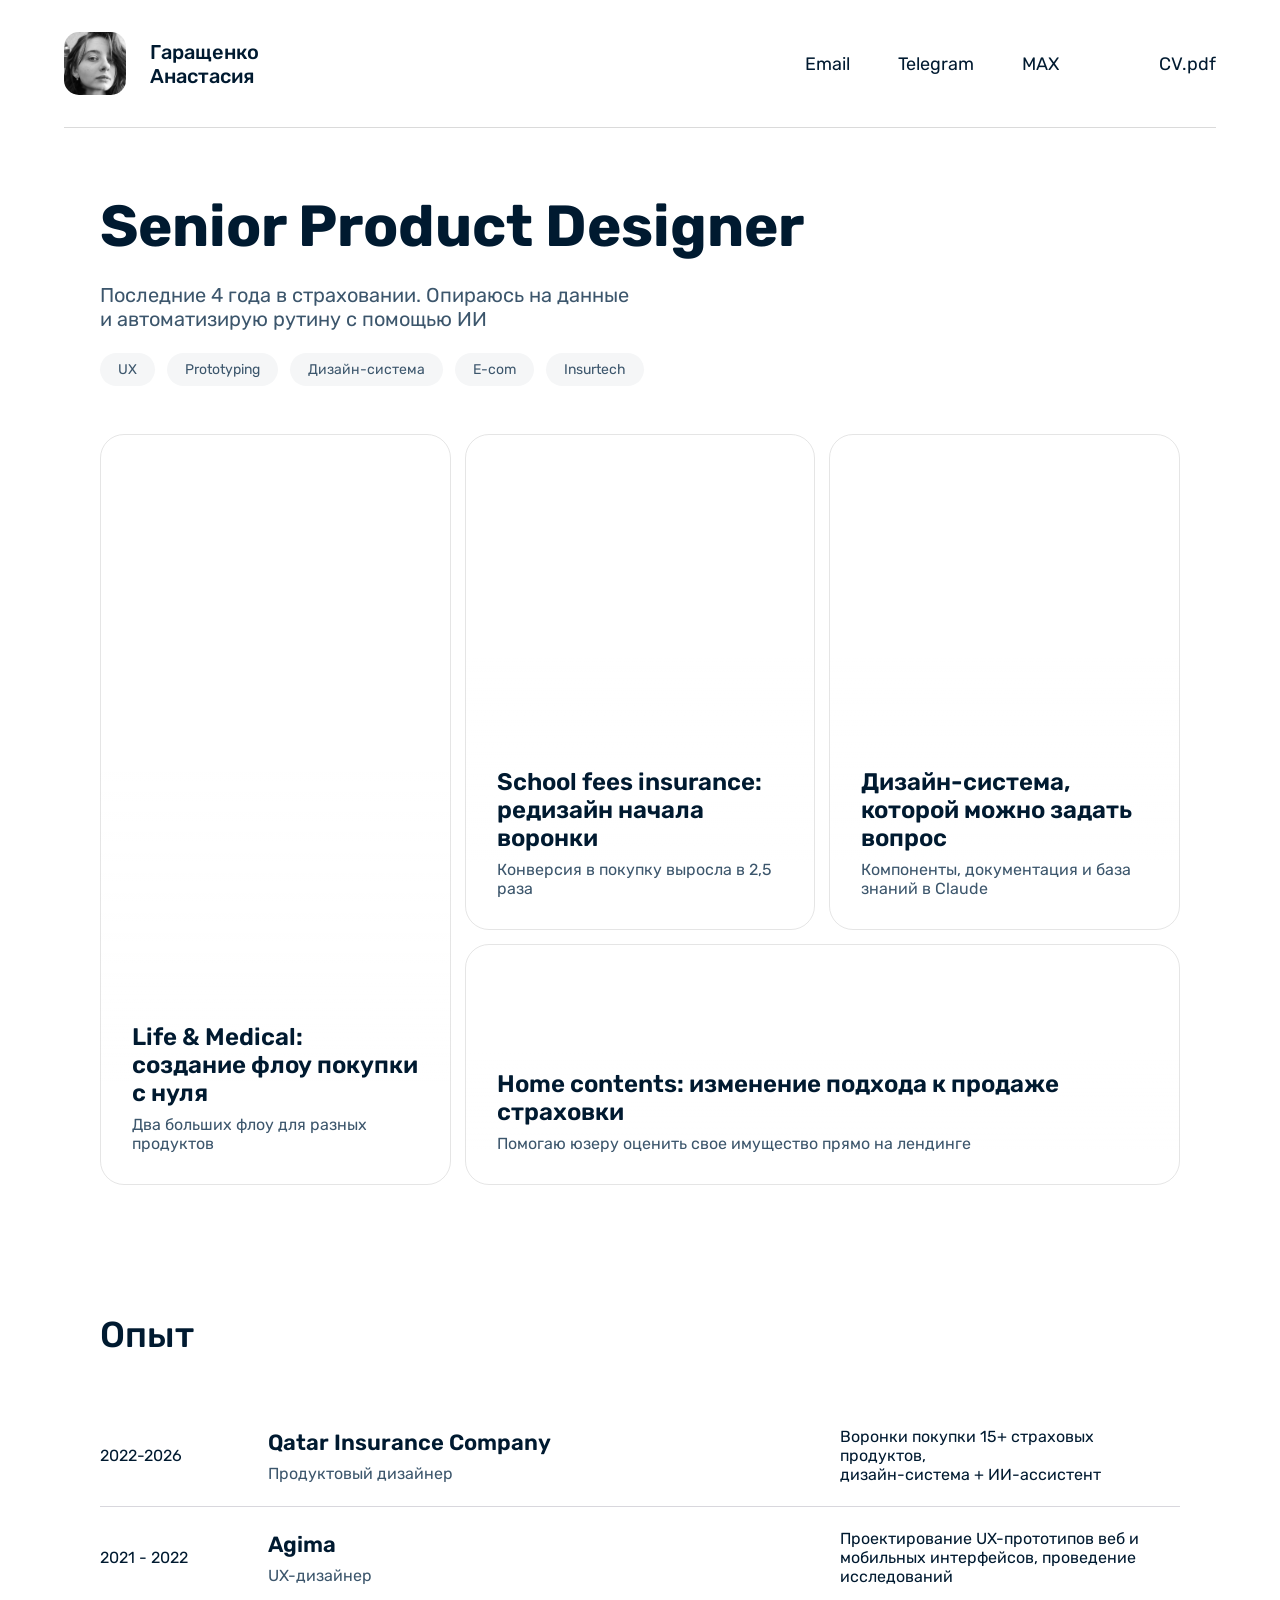
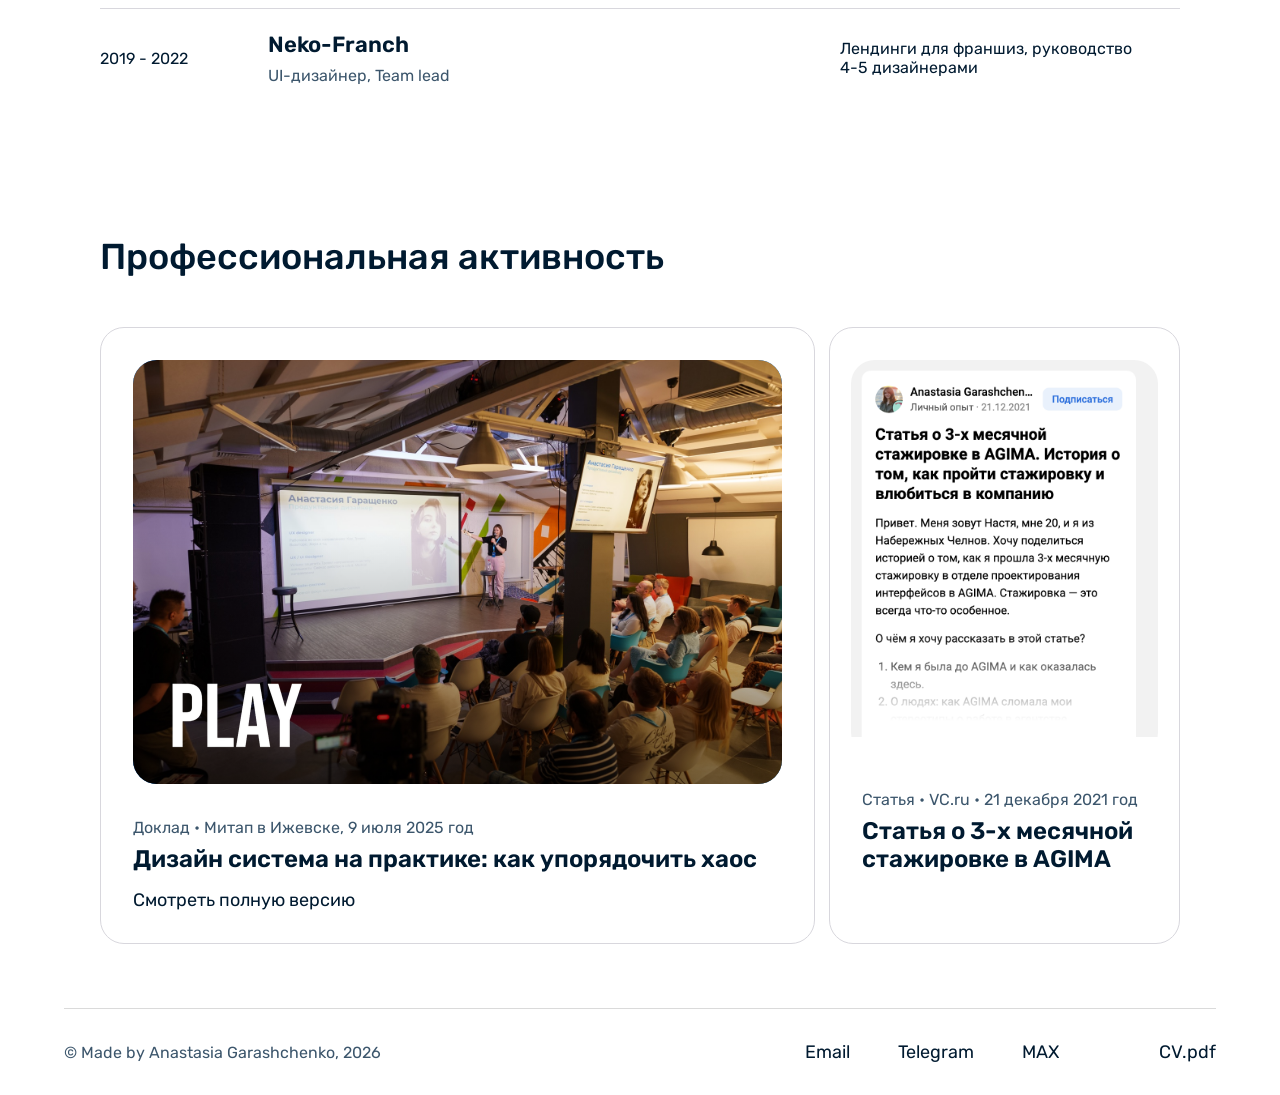
==== index.html @ 4755e3f4 "Test" ====
<!doctype html>
<html lang="ru">
<head>
  <meta charset="utf-8">
  <meta name="viewport" content="width=device-width, initial-scale=1">
  <title>Анастасия Гаращенко — Senior Product Designer</title>
  <meta name="description" content="Senior Product Designer. Последние 4 года в страховании: опираюсь на данные и автоматизирую рутину с помощью ИИ. Кейсы, опыт и профессиональная активность.">
  <link rel="icon" href="assets/img/favicon-32.png" sizes="32x32" type="image/png">
  <link rel="icon" href="assets/img/favicon-192.png" sizes="192x192" type="image/png">
  <link rel="apple-touch-icon" href="assets/img/apple-touch-icon.png">
  <!-- Превью для соцсетей и мессенджеров: картинка и адрес должны быть полными (https://…) -->
  <meta property="og:url" content="https://mephisushka.github.io/portfolio/">
  <meta property="og:type" content="website">
  <meta property="og:site_name" content="Анастасия Гаращенко — портфолио">
  <meta property="og:locale" content="ru_RU">
  <meta property="og:title" content="Анастасия Гаращенко — Senior Product Designer">
  <meta property="og:description" content="Senior Product Designer. Последние 4 года в страховании: опираюсь на данные и автоматизирую рутину с помощью ИИ. Кейсы, опыт и профессиональная активность.">
  <meta property="og:image" content="https://mephisushka.github.io/portfolio/assets/img/og/main.jpg">
  <meta property="og:image:width" content="1200">
  <meta property="og:image:height" content="630">
  <meta name="twitter:card" content="summary_large_image">
  <link rel="preconnect" href="https://fonts.googleapis.com">
  <link rel="preconnect" href="https://fonts.gstatic.com" crossorigin>
  <link href="https://fonts.googleapis.com/css2?family=Bebas+Neue&family=Rubik:wght@400;500;600;700&display=swap" rel="stylesheet">
  <link rel="stylesheet" href="styles.css">
</head>
<body class="theme-v2">
  <header class="nav">
    <a class="nav__person" href="index.html">
      <span class="nav__avatar"><img src="assets/img/avatar.jpg" alt=""></span>
      <span class="nav__name">Гаращенко<br>Анастасия</span>
    </a>
    <nav class="nav__right">
      <div class="nav__links">
        <a href="mailto:a89168034675@gmail.com">Email<img class="nav__icon" src="assets/img/icon-mail.svg" width="24" height="24" alt=""></a>
        <a href="https://t.me/Mephiss_S" target="_blank" rel="noopener">Telegram<img class="nav__icon" src="assets/img/icon-arrow-up-right.svg" width="24" height="24" alt=""></a>
        <a href="https://max.ru/u/f9LHodD0cOJ-IGME94dxVK6SkEU_ODadmDoRHAh8buhZZ9mriXe9u9oREU0" target="_blank" rel="noopener">MAX<img class="nav__icon" src="assets/img/icon-arrow-up-right.svg" width="24" height="24" alt=""></a>
      </div>
      <a class="nav__cv" href="assets/cv.pdf" download="Резюме — Senior Product Designer.pdf">СV.pdf<img class="nav__icon" src="assets/img/download.svg" width="24" height="24" alt=""></a>
      <button class="nav__burger" type="button" aria-label="Открыть меню" aria-expanded="false" aria-controls="mmenu">
        <!-- иконка из sources/ui-menu-bars-3-h-24-Regular.svg: каждая линия — отдельный путь, чтобы превращать бургер в крестик -->
        <svg width="24" height="24" viewBox="0 0 24 24" fill="currentColor" aria-hidden="true">
          <path class="burger__top" d="M3.75 4.25C3.33579 4.25 3 4.58579 3 5C3 5.41421 3.33579 5.75 3.75 5.75H20.25C20.6642 5.75 21 5.41421 21 5C21 4.58579 20.6642 4.25 20.25 4.25H3.75Z"/>
          <path class="burger__mid" d="M3 12C3 11.5858 3.33579 11.25 3.75 11.25H20.25C20.6642 11.25 21 11.5858 21 12C21 12.4142 20.6642 12.75 20.25 12.75H3.75C3.33579 12.75 3 12.4142 3 12Z"/>
          <path class="burger__bot" d="M3 19C3 18.5858 3.33579 18.25 3.75 18.25H20.25C20.6642 18.25 21 18.5858 21 19C21 19.4142 20.6642 19.75 20.25 19.75H3.75C3.33579 19.75 3 19.4142 3 19Z"/>
        </svg>
      </button>
    </nav>
  </header>

  <img class="divider" src="assets/img/divider.svg" width="1312" height="1" alt="">

  <main>
    <section class="section" id="cases">
      <div class="intro">
        <h1 class="intro__title">Senior Product Designer</h1>
        <p class="intro__lead">Последние 4 года в страховании. Опираюсь на данные <br>и автоматизирую рутину с помощью ИИ</p>
        <ul class="tags">
          <li class="tag">UX</li>
          <li class="tag">Prototyping</li>
          <li class="tag">Дизайн-система</li>
          <li class="tag">E-com</li>
          <li class="tag">Insurtech</li>
        </ul>
      </div>

      <div class="cases">
        <!-- Видео: положить файл в assets/video/ и указать его в src у <video> -->
        <a class="case case--tall" href="cases/life-medical.html" target="_blank" rel="noopener">
          <video class="case__video" src="assets/video/life-medical-tile.mp4" muted loop playsinline autoplay preload="metadata"></video>
          <div class="case__text">
            <h3 class="case__title">Life &amp; Medical: создание флоу покупки с нуля</h3>
            <p class="case__desc">Два больших флоу для разных продуктов</p>
          </div>
        </a>
        <a class="case case--school" href="cases/school-fees.html" target="_blank" rel="noopener">
          <video class="case__video" src="assets/video/school-fees-tile.mp4" muted loop playsinline autoplay preload="metadata"></video>
          <div class="case__text">
            <h3 class="case__title">School fees insurance: редизайн начала воронки</h3>
            <p class="case__desc">Конверсия в покупку выросла в 2,5 раза</p>
          </div>
        </a>
        <a class="case case--ds" href="cases/design-system.html" target="_blank" rel="noopener">
          <video class="case__video" src="assets/video/design-system-tile.mp4" muted loop playsinline autoplay preload="metadata"></video>
          <div class="case__text">
            <h3 class="case__title">Дизайн-система, которой можно задать вопрос</h3>
            <p class="case__desc">Компоненты, документация и база знаний в Claude</p>
          </div>
        </a>
        <a class="case case--wide" href="cases/home-contents.html" target="_blank" rel="noopener">
          <video class="case__video" src="assets/video/home-contents-tile.mp4" muted loop playsinline autoplay preload="metadata"></video>
          <div class="case__text">
            <h3 class="case__title">Home contents: изменение подхода к продаже страховки</h3>
            <p class="case__desc">Помогаю юзеру оценить свое имущество прямо на лендинге</p>
          </div>
        </a>
      </div>
    </section>

    <section class="section" id="experience">
      <h2 class="section__title">Опыт</h2>
      <ul class="jobs">
        <li class="job">
          <p class="job__years">2022-2026</p>
          <div class="job__body">
            <div class="job__role">
              <h3 class="job__company">Qatar Insurance Company</h3>
              <p>Продуктовый дизайнер</p>
            </div>
            <p class="job__about">Воронки покупки 15+ страховых продуктов,<br>дизайн-система + ИИ-ассистент</p>
          </div>
        </li>
        <li class="job">
          <p class="job__years">2021 - 2022</p>
          <div class="job__body">
            <div class="job__role">
              <h3 class="job__company">Agima</h3>
              <p>UX-дизайнер</p>
            </div>
            <p class="job__about">Проектирование UX-прототипов веб и мобильных интерфейсов, проведение исследований</p>
          </div>
        </li>
        <li class="job">
          <p class="job__years">2019 - 2022</p>
          <div class="job__body">
            <div class="job__role">
              <h3 class="job__company">Neko-Franch</h3>
              <p>UI-дизайнер, Team lead</p>
            </div>
            <p class="job__about">Лендинги для франшиз, руководство<br>4-5 дизайнерами</p>
          </div>
        </li>
      </ul>
    </section>

    <section class="section" id="activity">
      <h2 class="section__title">Профессиональная активность</h2>
      <div class="activity">
        <article class="activity__card activity__card--talk">
          <!-- Cinematic video: клик по видео — play/pause, подпись гаснет во время просмотра -->
          <div class="cine" data-state="paused">
            <video class="cine__video" src="assets/video/meetup-talk.m4v" poster="assets/img/meetup-poster.jpg" playsinline preload="none"></video>
            <button class="cine__overlay" type="button" aria-label="Смотреть доклад">
              <span class="cine__gradient"></span>
              <span class="cine__label cine__label--play"><img src="assets/img/play-label.png" width="139" height="73" alt=""></span>
              <span class="cine__label cine__label--pause" aria-hidden="true">Pause</span>
            </button>
          </div>
          <div class="activity__text">
            <p class="activity__label">Доклад • Митап в Ижевске, 9 июля 2025 год</p>
            <h3 class="activity__title">Дизайн система на практике: как упорядочить хаос</h3>
            <a class="activity__more" href="https://youtu.be/J_WZapbCkPQ" target="_blank" rel="noopener">Смотреть полную версию<img class="nav__icon" src="assets/img/icon-arrow-up-right.svg" width="24" height="24" alt=""></a>
          </div>
        </article>
        <a class="activity__card activity__card--article" href="https://vc.ru/life/337184-statya-o-3-h-mesyachnoi-stazhirovke-v-agima-istoriya-o-tom-kak-proiti-stazhirovku-i-vlyubitsya-v-kompaniyu" target="_blank" rel="noopener">
          <div class="activity__shot">
            <img src="assets/img/vc-article.png" width="808" height="992" alt="Статья на VC.ru: «Статья о 3-х месячной стажировке в AGIMA»">
          </div>
          <div class="activity__text">
            <p class="activity__label">Статья • VC.ru • 21 декабря 2021 год</p>
            <h3 class="activity__title">Статья о 3-х месячной стажировке в AGIMA</h3>
          </div>
        </a>
      </div>
    </section>
  </main>

  <img class="divider" src="assets/img/divider.svg" width="1312" height="1" alt="">

  <footer class="site-footer">
    <p class="site-footer__copy">© Made by Anastasia Garashchenko, 2026</p>
    <nav class="nav__right">
      <div class="nav__links">
        <a href="mailto:a89168034675@gmail.com">Email<img class="nav__icon" src="assets/img/icon-mail.svg" width="24" height="24" alt=""></a>
        <a href="https://t.me/Mephiss_S" target="_blank" rel="noopener">Telegram<img class="nav__icon" src="assets/img/icon-arrow-up-right.svg" width="24" height="24" alt=""></a>
        <a href="https://max.ru/u/f9LHodD0cOJ-IGME94dxVK6SkEU_ODadmDoRHAh8buhZZ9mriXe9u9oREU0" target="_blank" rel="noopener">MAX<img class="nav__icon" src="assets/img/icon-arrow-up-right.svg" width="24" height="24" alt=""></a>
      </div>
      <a class="nav__cv" href="assets/cv.pdf" download="Резюме — Senior Product Designer.pdf">СV.pdf<img class="nav__icon" src="assets/img/download.svg" width="24" height="24" alt=""></a>
    </nav>
  </footer>

  <script>
    // Cinematic video: Play/Pause по клику, подпись гаснет через 1,5 с после старта
    document.querySelectorAll('.cine').forEach(cine => {
      const video = cine.querySelector('video');
      const button = cine.querySelector('.cine__overlay');
      const setState = state => {
        cine.dataset.state = state;
        button.setAttribute('aria-label', state === 'playing' ? 'Поставить на паузу' : 'Смотреть доклад');
      };
      button.addEventListener('click', () => {
        if (video.paused) video.play().catch(() => setState('paused'));
        else video.pause();
      });
      video.addEventListener('play', () => setState('playing'));
      video.addEventListener('pause', () => setState('paused'));
      video.addEventListener('ended', () => setState('paused'));
    });
  </script>
  <!-- Мобильное меню (по мотивам Framer Motion Overlay Menu): тёмный экран раскрывается кругом от кнопки -->
  <div class="mmenu" id="mmenu" role="dialog" aria-modal="true" aria-label="Контакты" tabindex="-1">
    <nav class="mmenu__nav" aria-label="Контакты">
      <ul class="mmenu__list">
        <li class="mmenu__item" style="--i: 0"><a href="mailto:a89168034675@gmail.com"><span class="mmenu__num" aria-hidden="true">01</span>Email</a></li>
        <li class="mmenu__item" style="--i: 1"><a href="https://max.ru/u/f9LHodD0cOJ-IGME94dxVK6SkEU_ODadmDoRHAh8buhZZ9mriXe9u9oREU0" target="_blank" rel="noopener"><span class="mmenu__num" aria-hidden="true">02</span>MAX</a></li>
        <li class="mmenu__item" style="--i: 2"><a href="https://t.me/Mephiss_S" target="_blank" rel="noopener"><span class="mmenu__num" aria-hidden="true">03</span>Telegram</a></li>
      </ul>
    </nav>
    <div class="mmenu__footer">
      <span class="mmenu__line" aria-hidden="true"></span>
      <p class="mmenu__note">© Made by Anastasia Garashchenko, 2026</p>
    </div>
  </div>
  <script src="assets/js/menu.js"></script>
</body>
</html>
---- styles.css ----
:root {
  --bg: #f4f4f4;
  --surface: #ffffff;
  --card: #e4e4e4;
  --text: #000000;
  --text-strong: #242329;
  --line: #c7c7cc;
  --tile-border: #d8d7dd;
  --hover: #8e8e93; /* цвет ховера плиток, потом заменить на акцентный */
  --radius-card: 24px;
  --radius-btn: 18px;
  --shadow: 0 4px 125px rgba(53, 53, 53, 0.1);
  --gutter: 100px;
  --content: 1240px;
  --nav-pad: 64px; /* боковые отступы навбара и футера главной */
}

*,
*::before,
*::after { box-sizing: border-box; }

html { scroll-behavior: smooth; }

body {
  margin: 0;
  background: var(--bg);
  color: var(--text);
  font-family: "Rubik", system-ui, sans-serif;
  font-weight: 400;
  line-height: normal;
  -webkit-font-smoothing: antialiased;
}

h1, h2, h3, p, ul { margin: 0; padding: 0; }
ul { list-style: none; }
a { color: inherit; text-decoration: none; }
img, video { display: block; max-width: 100%; }

/* ===== Главная (редизайн): белый фон, тёмно-синий текст ===== */
.theme-v2 {
  --bg: #ffffff;
  --text: #001a30;
  --text-strong: #001a30;
  --text-muted: #3c566c;
  --line: #d8d7dd;
  --tile-border: rgb(124 124 124 / .2);
  --accent: #005aab;
  --media-bg: #f5f6f7; /* подложка под видео на странице кейса */
  --hover: var(--accent); /* ховер текста в плитках */
}

/* Навбар */
.nav {
  display: flex;
  align-items: center;
  justify-content: space-between;
  gap: 24px;
  max-width: 1440px;
  margin: 0 auto;
  padding: 32px var(--nav-pad);
}

.nav__person {
  display: flex;
  align-items: center;
  gap: 24px;
  font-size: 20px;
  font-weight: 500;
  white-space: nowrap;
}

.nav__avatar {
  position: relative;
  flex-shrink: 0;
  width: 62px;
  height: 63.34px;
  border-radius: 15px;
  overflow: hidden;
}

/* Фото кадрировано как в макете: 62×134, смещено вверх на 7px */
.nav__avatar img {
  position: absolute;
  left: 0;
  top: -7.14px;
  width: 62px;
  height: 134.26px;
  max-width: none;
  object-fit: cover;
}

/* Правая часть навбара/футера: ссылки + CV.pdf, между группами 100px */
.nav__right {
  display: flex;
  align-items: center;
  gap: 100px;
  font-size: 18px;
  white-space: nowrap;
}

.nav__links {
  display: flex;
  align-items: center;
  gap: 48px;
}



/* Ховер как в Framer Simple Footer → NavLink: справа от текста проявляется
   иконка (opacity 0→1, scale .9→1, .6s). Иконка стоит абсолютно,
   поэтому ссылки не сдвигаются относительно макета. */
.nav__links a,
.nav__cv {
  position: relative;
  display: inline-flex;
  align-items: center;
}

.nav__icon {
  position: absolute;
  left: 100%;
  top: 50%;
  width: 18px;
  height: 18px;
  margin-left: 4px;
  opacity: 0;
  transform: translateY(-50%) scale(.9);
  transition:
    opacity .6s cubic-bezier(.12, .23, .5, 1),
    transform .6s cubic-bezier(.12, .23, .5, 1);
  pointer-events: none;
}

.nav__links a:hover .nav__icon,
.nav__links a:focus-visible .nav__icon,
.nav__cv:hover .nav__icon,
.nav__cv:focus-visible .nav__icon,
.activity__more:hover .nav__icon,
.activity__more:focus-visible .nav__icon {
  opacity: 1;
  transform: translateY(-50%) scale(1);
}


/* Бургер и мобильное меню — только на телефоне (≤720px), на десктопе скрыты */
.nav__burger, .mmenu { display: none; }

.divider {
  width: min(1440px - 2 * var(--nav-pad), 100% - 2 * var(--nav-pad));
  height: 1px;
  margin: 0 auto;
}

/* Интро над кейсами */
.intro {
  display: flex;
  flex-direction: column;
  gap: 22px;
}

.intro__title { font-size: 58px; font-weight: 700; }

.intro__lead {
  max-width: 636px;
  font-size: 20px;
  color: var(--text-muted);
}

/* Теги навыков под подводкой */
.tags {
  display: flex;
  flex-wrap: wrap;
  gap: 12px;
  margin: 0;
  padding: 0;
  list-style: none;
}
.tag {
  padding: 8px 18px;
  font-size: 14px;
  color: var(--text-muted);
  background: var(--media-bg);
  border-radius: 32px;
}

/* Профессиональная активность */
.activity {
  display: grid;
  grid-template-columns: minmax(0, 822fr) minmax(0, 404fr);
  gap: 14px;
}

.activity__card {
  display: flex;
  flex-direction: column;
  gap: 10px;
  padding: 32px;
  background: var(--surface);
  border: 1px solid var(--line);
  border-radius: var(--radius-card);
  overflow: hidden;
}

.activity__text {
  display: flex;
  flex-direction: column;
  gap: 8px;
  padding-top: 24px;
}

.activity__meta  { font-size: 16px; }
.activity__label { font-size: 16px; color: var(--text-muted); }

/* «Смотреть полную версию» под докладом: ховер как у ссылок навбара (стрелка проявляется справа) */
.activity__more {
  position: relative;
  display: inline-flex;
  align-items: center;
  align-self: flex-start;
  margin-top: 8px;
  font-size: 18px;
}

.activity__title {
  font-size: 24px;
  font-weight: 600;
  transition: color .25s ease;
}

/* Скриншот статьи: показан верх, низ обрезан скруглённой рамкой */
.activity__card--article { padding: 31.66px 21px 32px; }
.activity__card--article .activity__text { padding-left: 11px; padding-right: 11px; }

.activity__shot {
  height: 396.34px;
  border-radius: var(--radius-card);
  overflow: hidden;
}

.activity__shot img {
  width: 100%;
  height: auto;
  transition: transform .5s ease;
}

.activity__card--article:hover .activity__title,
.activity__card--article:focus-visible .activity__title { color: var(--hover); }
.activity__card--article:hover .activity__shot img { transform: scale(1.02); }

/* Cinematic video (по мотивам Framer-компонента Cinematic Video) */
.cine {
  position: relative;
  height: 424px;
  background: #0080ff;
  border-radius: var(--radius-card);
  overflow: hidden;
  transform: translateZ(0); /* скругление не пропадает во время проигрывания в Safari */
}

.cine__video {
  position: absolute;
  inset: 0;
  width: 100%;
  height: 100%;
  object-fit: cover;
}

.cine__overlay {
  position: absolute;
  inset: 0;
  padding: 0;
  border: 0;
  background: none;
  font: inherit;
  cursor: pointer;
  transition: opacity .8s ease-in-out;
}

/* Во время просмотра подпись гаснет с задержкой, на паузе сразу возвращается */
.cine[data-state="playing"] .cine__overlay { opacity: 0; transition-delay: 1.5s; }
.cine[data-state="playing"] .cine__overlay:focus-visible { opacity: 1; transition-delay: 0s; }

.cine__gradient {
  position: absolute;
  inset: auto 0 0;
  height: 60%;
  background: linear-gradient(to top, rgb(0 0 0 / .5), transparent);
}

.cine__label {
  position: absolute;
  left: 32px;
  bottom: 32px;
  transition: opacity .3s ease, transform .3s ease;
}

.cine__label--play img { display: block; width: 139px; height: 73px; }

.cine__label--pause {
  font-family: "Bebas Neue", "Rubik", sans-serif;
  font-size: 100px;
  line-height: 73px;
  height: 73px;
  color: #fff;
  text-transform: uppercase;
}

/* Смена подписи: старая уезжает вверх, новая поднимается снизу */
.cine[data-state="paused"]  .cine__label--pause,
.cine[data-state="playing"] .cine__label--play { opacity: 0; transform: translateY(-10px); }
.cine[data-state="paused"]  .cine__label--play,
.cine[data-state="playing"] .cine__label--pause { opacity: 1; transform: none; }

/* Футер */
.site-footer {
  display: flex;
  align-items: center;
  justify-content: space-between;
  gap: 24px;
  max-width: 1440px;
  margin: 0 auto;
  padding: 32px var(--nav-pad);
}

.site-footer__copy {
  font-size: 16px;
  color: var(--text-muted);
  white-space: nowrap;
}

/* Sections */
.section {
  display: flex;
  flex-direction: column;
  gap: 48px;
  max-width: calc(var(--content) + 2 * var(--gutter));
  margin: 0 auto;
  padding: 64px var(--gutter);
  scroll-margin-top: 0;
}

.section__title { font-size: 36px; font-weight: 500; line-height: 44px; }

/* Cases */
.cases {
  display: grid;
  grid-template-columns: repeat(3, minmax(0, 1fr));
  grid-template-rows: repeat(3, 241px);
  gap: 14px;
}

.case {
  position: relative;
  display: flex;
  flex-direction: column;
  justify-content: flex-end;
  padding: 32px;
  background: var(--bg);
  outline: 1px solid var(--tile-border); /* outline рисуется поверх видео */
  outline-offset: -1px;
  border-radius: var(--radius-card);
  overflow: hidden;
  isolation: isolate;
}

.case--tall   { grid-column: 1;          grid-row: 1 / span 3; }
.case--school { grid-column: 2;          grid-row: 1 / span 2; }
.case--ds     { grid-column: 3;          grid-row: 1 / span 2; }
.case--wide   { grid-column: 2 / span 2; grid-row: 3; }

/* Видео на всю плитку, текст поверх. Ролики экспортируются в пропорциях плитки */
.case__video {
  position: absolute;
  inset: 0;
  z-index: -2;
  width: 100%;
  height: 100%;
  object-fit: cover;
}
.case__video:not([src]) { display: none; }

/* Растворение низа плитки с видео в фон страницы */
.case:has(.case__video[src])::before,
.case:has(.case__video[src])::after {
  content: "";
  position: absolute;
  inset: auto 0 0;
  height: 55%;
  z-index: -1;
  pointer-events: none;
}

/* Размытие, которое плавно нарастает книзу */
.case:has(.case__video[src])::before {
  backdrop-filter: blur(12px);
  -webkit-backdrop-filter: blur(12px);
  mask-image: linear-gradient(to top, #000 35%, transparent);
  -webkit-mask-image: linear-gradient(to top, #000 35%, transparent);
}

/* Заливка цветом фона поверх размытия */
.case:has(.case__video[src])::after {
  background: linear-gradient(to top,
    var(--bg) 25%,
    color-mix(in srgb, var(--bg) 85%, transparent) 50%,
    color-mix(in srgb, var(--bg) 0%, transparent));
}

.case__text {
  display: flex;
  flex-direction: column;
  gap: 8px;
}

.case__title {
  font-size: 24px;
  font-weight: 600;
  transition: color .25s ease;
}

.case:hover .case__title,
.case:focus-visible .case__title { color: var(--hover); }
.case__desc  { font-size: 16px; }
.theme-v2 .case__desc,
.theme-v2 .job__role p { color: var(--text-muted); }

/* Experience */
.job {
  display: flex;
  align-items: center;
  justify-content: space-between;
  gap: 24px;
  padding: 22px 0;
  border-bottom: 1px solid var(--line);
}
.job:last-child { border-bottom: 0; }

.job__years { font-size: 16px; white-space: nowrap; }

.job__body {
  display: flex;
  align-items: center;
  justify-content: space-between;
  gap: 24px;
  width: 912px;
  max-width: 100%;
}

.job__role {
  display: flex;
  flex-direction: column;
  gap: 8px;
  font-size: 16px;
}

.job__company { font-size: 22px; font-weight: 600; }

.job__about { font-size: 16px; width: 340px; flex-shrink: 0; }

/* ===== Внутренняя страница кейса ===== */

.case-hero {
  display: flex;
  flex-direction: column;
  gap: 32px;
  max-width: calc(var(--content) + 2 * var(--gutter));
  margin: 0 auto;
  padding: 64px var(--gutter);
}

/* Заголовок слева, факты справа */
.case-hero__top {
  display: flex;
  align-items: flex-end; /* как в макете: цифра выровнена по нижней строке заголовка */
  justify-content: space-between;
  gap: 48px;
}

.case-hero__head {
  display: flex;
  flex-direction: column;
  gap: 18px;
}

.case-hero__meta { font-size: 18px; color: var(--text-muted); }

.case-hero__title { font-size: 34px; font-weight: 700; }

.accent { color: var(--accent); }

.facts {
  display: flex;
  flex-direction: column;
  gap: 24px;
  flex: 0 0 340px;
}

.fact {
  display: flex;
  flex-direction: column;
  gap: 8px;
}

.fact__title { font-size: 20px; font-weight: 700; color: var(--accent); }
.fact__text  { font-size: 16px; color: var(--text-muted); }

/* Баннер кейса: контейнер повторяет пропорции видео (2480×1000) */
.case-hero__media {
  aspect-ratio: 2480 / 1000;
  background: var(--media-bg);
  border-radius: var(--radius-card);
  overflow: hidden;
}

.case-hero__media video {
  width: 100%;
  height: 100%;
  object-fit: cover;
}

/* Контекст / Проблема / ... */
.story__row {
  display: flex;
  align-items: center;
  gap: 100px;
  padding: 22px 0;
  border-bottom: 1px solid var(--tile-border);
  font-size: 18px;
}
.story__row:last-child { border-bottom: 0; }

.story dt {
  flex: 0 0 auto;
  min-width: 124px;
  font-weight: 500;
  white-space: nowrap;
}

.story dd {
  display: flex;
  flex-direction: column;
  gap: 8px;
  max-width: 800px;
  margin: 0;
}

/* Флоу до/после: видео играет по ховеру, подпись лежит внизу карточки,
   низ видео растворяется в фон карточки */
.section__head {
  display: flex;
  flex-direction: column;
  gap: 12px;
}

.section__hint { font-size: 16px; color: var(--text-muted); }
.section__hint--lead { max-width: 800px; } /* описание под заголовком блока (Life & Medical) */
.hint--touch { display: none; }
@media (hover: none) {
  .hint--hover { display: none; }
  .hint--touch { display: inline; }
}

.flows {
  display: flex;
  gap: 48px;
}

.flow {
  flex: 1 1 0;
  min-width: 0;
  margin: 0;
}

.flow__media {
  position: relative;
  display: flex;
  flex-direction: column;
  justify-content: flex-end;
  height: 400px;
  padding: 32px;
  --flow-bg: var(--media-bg);
  background: var(--flow-bg);
  border-radius: var(--radius-card);
  overflow: hidden;
  isolation: isolate;
  cursor: pointer;
}
/* карточка с видео — белая, под цвет фона сайта; пустые заглушки остаются серыми */
.flow__media:has(.flow__video) { --flow-bg: var(--bg); border: 1px solid var(--line); }
.flow__media:focus-visible { outline: 2px solid var(--accent); outline-offset: 2px; }

.flow__video {
  position: absolute;
  top: 0;
  left: -3px; /* в записях экрана по краям 1–2px тёмной рамки — уводим её за край карточки */
  z-index: -2;
  width: calc(100% + 6px);
  max-width: none;
  height: 100%;
  object-fit: contain; /* ролики разных пропорций показываются целиком, без обрезки */
  object-position: top;
}

.flow__media::after {
  content: "";
  position: absolute;
  inset: auto 0 0;
  height: 60%;
  z-index: -1;
  background: linear-gradient(to top,
    var(--flow-bg) 45%,
    color-mix(in srgb, var(--flow-bg) 0%, transparent));
  pointer-events: none;
}

.flow__caption {
  display: flex;
  flex-direction: column;
  gap: 8px;
}

.flow__label { font-size: 24px; font-weight: 600; }
.flow__text  { font-size: 18px; }

/* Пустой баннер (видео ещё нет) — высота как в макете */
.case-hero__media--empty { aspect-ratio: auto; height: 491px; }
.case-hero__media--ds { height: 400px; }

/* Узкий вариант блока истории (дизайн-система): подписи 16px, текст до 700px */
.story--narrow dt { min-width: 115px; font-size: 16px; }
.story--narrow dd { max-width: 700px; }

.section__lead { font-size: 18px; }

/* Принципы / шаблоны дизайн-системы: плитка с подписью по центру + текст под ней */
.principles {
  display: grid;
  grid-template-columns: repeat(2, minmax(0, 1fr));
  gap: 48px;
  align-items: start;
}

.principle {
  display: flex;
  flex-direction: column;
  gap: 18px;
  margin: 0;
  font-size: 18px;
}

.principle__media {
  display: flex;
  align-items: center;
  justify-content: center;
  height: 300px;
  padding: 32px;
  background: var(--card);
  border-radius: var(--radius-card);
  text-align: center;
}

/* Life & Medical: подписи в блоке истории шире (до 187px) */
.story--lm dt { min-width: 187px; }

.lm-flow { display: flex; flex-direction: column; gap: 10px; }
.lm-row  { display: flex; gap: inherit; }
.lm-flow--life { gap: 14px; } /* в макете у Life classic отступы 14, у Medical — 10 */

.lm-card__label { font-size: 16px; }

/* Схема шагов: картинка справа, подпись в левом нижнем углу */
.lm-scheme {
  position: relative;
  height: 243px;
  border: 1px solid var(--tile-border);
  border-radius: var(--radius-card);
  overflow: hidden;
}
.lm-scheme img { position: absolute; max-width: none; height: auto; }
.lm-scheme--life img    { left: 187px; top: 18.67px; width: 1040px; } /* по центру по вертикали, как в макете */
.lm-scheme--medical img { left: 416.64px; top: 10.33px; width: 697.37px; }
.lm-scheme .lm-card__label {
  position: absolute;
  left: 0;
  bottom: 0;
  width: 253.5px;
  padding: 24px;
}

/* Лендинг: серая плитка, скриншот прижат к низу */
.lm-landing {
  position: relative;
  display: flex;
  flex-direction: column;
  justify-content: flex-end;
  flex: 0 0 388px;
  height: 286px;
  padding: 24px;
  background: var(--media-bg);
  border-radius: var(--radius-card);
  overflow: hidden;
}
.lm-landing img {
  position: absolute;
  left: 122px;
  top: 24px;
  width: 252px;
  height: 262px;
  max-width: none;
  object-fit: cover;
  object-position: top;
  border-radius: 6px 6px 0 0;
}
.lm-landing .lm-card__label { position: relative; max-width: 90px; }

/* Персоны: карточки лесенкой, как в макете */
.lm-personas {
  position: relative;
  flex: 1 1 0;
  min-width: 0;
  height: 286px;
  border: 1px solid var(--tile-border);
  border-radius: var(--radius-card);
  overflow: hidden;
}
.lm-personas__title {
  position: absolute;
  left: 21.67px;
  top: 21.67px;
  font-size: 18px;
  font-weight: 600;
}
.lm-personas__text {
  position: absolute;
  left: 21.67px;
  top: 50.33px;
  width: 328px;
  font-size: 16px;
}
.persona {
  position: absolute;
  width: 300px;
  height: 128.1px;
  max-width: none;
  background: #fff;
  border-radius: 8px;
  box-shadow: 0 4px 24px rgb(0 0 0 / .06);
}

/* Этапы работы / драфты (по мотивам Framer CollapsingCards):
   наведённая карточка раскрывается и показывает картинку, соседние сжимаются */
.drafts {
  display: flex;
  gap: 14px;
  height: 294px;
}

.draft {
  display: flex;
  align-items: flex-end;
  flex: 1 1 0;
  min-width: 0;
  background: var(--media-bg);
  border-radius: var(--radius-card);
  overflow: hidden;
  cursor: pointer;
  transition: flex-grow .5s cubic-bezier(.3, 1.25, .5, 1); /* пружина с лёгким отскоком, как в оригинале */
}
.draft.is-active { flex-grow: 1.5; cursor: default; } /* в макете 518 px против 347 у соседних */
.draft:focus-visible { outline: 2px solid var(--accent); outline-offset: 2px; }

.draft__body {
  display: flex;
  flex-direction: column;
  justify-content: flex-end;
  flex: 0 0 253.5px;
  height: 100%;
}

.draft__group {
  display: flex;
  flex-direction: column;
  gap: 8px;
  padding: 24px;
}
/* «Минусы» видны только у раскрытой карточки: блок плавно разворачивается по высоте */
.draft__cons {
  display: grid;
  grid-template-rows: 0fr;
  opacity: 0;
  transition: grid-template-rows .5s cubic-bezier(.3, 1.1, .5, 1), opacity .3s ease;
}
.draft__cons > .draft__group { min-height: 0; overflow: hidden; }
.draft.is-active .draft__cons { grid-template-rows: 1fr; opacity: 1; transition-delay: .1s; }

.draft__title { font-size: 18px; font-weight: 600; }
.draft__text  { font-size: 16px; }

.draft__media {
  position: relative;
  flex: 0 0 264.5px;
  height: 100%;
  overflow: hidden;
  opacity: 0;
  transform: translateX(24px);
  transition: opacity .35s ease, transform .5s cubic-bezier(.3, 1.25, .5, 1);
}
.draft.is-active .draft__media { opacity: 1; transform: none; }

/* как в макете: скриншот 264×252, прижат к низу карточки */
.draft__media img {
  position: absolute;
  left: .5px;
  bottom: 0;
  width: 264px;
  height: 252px;
  max-width: none;
  object-fit: cover;
  object-position: top left;
}

@media (prefers-reduced-motion: reduce) {
  .draft, .draft__media, .draft__cons { transition: none; }
}

/* Слайдер «Принципы системы» (анимация по мотивам Framer Flexible Accordion) */
.slider {
  display: flex;
  gap: 32px;
  padding: 32px;
  border: 1px solid var(--line);
  border-radius: var(--radius-card);
}

.slider__body {
  flex: 1 1 0;
  min-width: 0;
  display: flex;
  flex-direction: column;
  justify-content: space-between;
  gap: 32px;
}

/* все слайды в одной ячейке — высота по самому длинному тексту */
.slider__slides { display: grid; }

.slide {
  grid-area: 1 / 1;
  display: flex;
  flex-direction: column;
  gap: 18px;
  opacity: 0;
  transform: translateY(10px);
  pointer-events: none;
}
.slide.is-active,
.slide.is-leaving {
  transition: opacity .385s cubic-bezier(.4, 0, .2, 1), transform .385s cubic-bezier(.4, 0, .2, 1);
}
.slide.is-active  { opacity: 1; transform: none; pointer-events: auto; }
.slide.is-leaving { opacity: 0; transform: translateY(-7px); }

.slide__title { font-size: 24px; font-weight: 600; }
.slide__text  { font-size: 18px; }

.slider__nav { display: flex; gap: 12px; }

.slider__btn {
  display: block;
  padding: 0;
  border: 0;
  border-radius: 50%;
  background: none;
  cursor: pointer;
  transition: opacity .2s ease, transform .2s ease;
}
.slider__btn:hover  { opacity: .75; }
.slider__btn:active { transform: scale(.94); }
.slider__btn:focus-visible { outline: 2px solid var(--accent); outline-offset: 3px; }
.slider__btn img { display: block; }

.slider__media {
  position: relative;
  flex: 1 1 0;
  min-width: 0;
  height: 280px;
  overflow: hidden;
  background: var(--media-bg);
  border-radius: var(--radius-card);
}

/* как в макете: иллюстрация 706×398 по центру плитки высотой 280 (поля картинки обрезаются) */
.slider__img {
  position: absolute;
  left: 50%;
  top: 50%;
  width: auto;
  height: 142.3%;
  max-width: none;
  translate: -50% -50%;
  opacity: 0;
  scale: 1.035;
}
.slider__img.is-active,
.slider__img.is-leaving {
  transition: opacity .55s cubic-bezier(.4, 0, .2, 1), scale .55s cubic-bezier(.4, 0, .2, 1);
}
.slider__img.is-active  { z-index: 1; opacity: 1; scale: 1; }
.slider__img.is-leaving { opacity: 0; scale: 1.01; }

@media (prefers-reduced-motion: reduce) {
  .slide, .slider__img { transition: none !important; transform: none; scale: 1; }
}

/* «Как описываются компоненты»: карточки в пропорции видео 1200×600 */
.principles--docs { gap: 32px; }
.principles--docs .principle__media { height: auto; aspect-ratio: 2 / 1; }
.principle__media--video { padding: 0; overflow: hidden; background: var(--media-bg); }
.principle__media--video video { width: 100%; height: 100%; object-fit: cover; }

/* Мини-карточка следующего кейса, собранная в HTML (как в макете: 120×147, повёрнута на −15°) */
.next-case__peek--mini {
  display: grid;
  place-items: center;
  width: 154px;
  height: 173px;
}

.mini-card {
  position: relative;
  display: flex;
  flex-direction: column;
  justify-content: flex-end;
  width: 120px;
  height: 147.3px;
  padding: 9.5px;
  background: #fff;
  border: .3px solid rgb(124 124 124 / .2);
  border-radius: 7.13px;
  overflow: hidden;
  transform: rotate(-15deg);
}

.mini-card__shot {
  position: absolute;
  left: 50%;
  top: 50%;
  max-width: none;
}
.mini-card__shot--home { width: 119.6px; height: 90px; transform: translate(calc(-50% - 1.46px), calc(-50% - 23.93px)); }
.mini-card__shot--lm   { width: 124.6px; height: 191.2px; object-fit: cover; transform: translate(calc(-50% - .31px), calc(-50% + .72px)); }
.mini-card__shot--sf   { z-index: -2; width: 100%; height: 100%; object-fit: cover; transform: translate(-50%, -50%); }

.mini-card__text {
  position: relative;
  display: flex;
  flex-direction: column;
  gap: 2.4px;
}

/* белое растворение под текстом мини-карточки */
.mini-card__text::before {
  content: "";
  position: absolute;
  left: -18.5px;
  right: -22px;
  top: -43px;
  bottom: -12px;
  z-index: -1;
  background: linear-gradient(to bottom, rgb(255 255 255 / 0), #fff 45%);
}

.mini-card__title { font-size: 7.13px; font-weight: 600; }
.mini-card__desc  { font-size: 4.75px; color: var(--text-muted); }

.next-case { gap: 24px; }

.next-case__label { font-size: 18px; }

.next-case__card {
  display: flex;
  align-items: center;
  gap: 24px;
  padding: 32px;
  border: 1px solid var(--line);
  border-radius: var(--radius-card);  position: relative;
  overflow: hidden;
}

/* Превью следующего кейса (по мотивам Framer Expand On Hover List):
   в покое спрятано и повёрнуто, по ховеру вылетает на место, как в макете —
   выглядывает из-за верхнего края между заголовком и описанием */
.next-case__peek {
  position: absolute;
  left: 29.4%;
  top: -27px;
  width: 154.5px;
  height: auto;
  max-width: none;
  pointer-events: none;
  opacity: 0;
  transform: translate(-40px, 70px) rotate(66deg) scale(.85);
  transform-origin: 50% 100%;
  transition:
    opacity .7s ease,
    transform 1s cubic-bezier(.22, 1, .36, 1); /* плавно, без перелёта */
}

.next-case__card:hover .next-case__peek,
.next-case__card:focus-visible .next-case__peek {
  opacity: 1;
  transform: none;
}

.next-case__title {
  flex: 1 1 0;
  font-size: 24px;
  font-weight: 600;
}

.next-case__right {
  flex: 1 1 0;
  display: flex;
  align-items: center;
  gap: 18px;
  font-size: 18px;
}
.next-case__right p { flex: 1; }
.next-case__right img { flex-shrink: 0; transition: transform .25s ease; }

.next-case__card:hover .next-case__right img { transform: translateX(4px); }

/* Tablet */
@media (max-width: 1100px) {
  .story--lm dt { min-width: 150px; }
  /* схема: картинка во всю ширину, подпись под ней */
  .lm-scheme { display: flex; flex-direction: column; gap: 16px; height: auto; padding: 24px 24px 0; }
  .lm-scheme img, .lm-scheme--life img, .lm-scheme--medical img { position: static; width: 100%; }
  .lm-scheme .lm-card__label { position: static; width: auto; padding: 0 0 24px; }
  .section__lead br { display: none; }
  :root { --gutter: 40px; }
  :root { --nav-pad: 40px; }
  .nav { padding-top: 24px; padding-bottom: 24px; }
  .nav__right { gap: 48px; }
  .nav__links { gap: 32px; }
  .intro__title { font-size: 44px; }
  .activity { grid-template-columns: 1fr; }
  .cine { height: auto; aspect-ratio: 758 / 424; }
  .activity__shot { height: 420px; }
  .site-footer { flex-direction: column; align-items: flex-start; }
  .job { flex-direction: column; align-items: flex-start; gap: 12px; }
  .job__body { width: 100%; }
  .story__row { gap: 40px; }
  .case-hero__top { flex-direction: column; align-items: flex-start; gap: 32px; }
  .facts { flex: none; flex-direction: row; flex-wrap: wrap; }
  .fact { width: 340px; max-width: 100%; }
}

/* Mobile */
@media (max-width: 720px) {
  :root { --gutter: 16px; }
  :root { --nav-pad: 16px; --radius-card: 16px; } /* на телефоне карточки скруглены на 16 */
  .nav { padding-top: 16px; padding-bottom: 16px; }
  .nav__person { gap: 12px; font-size: 16px; }
  .nav .nav__links { display: none; }
  .nav__icon { display: none; } /* на телефоне нет ховера, а иконка у края вызывала бы скролл */
  .activity__more .nav__icon { display: block; opacity: 1; transform: translateY(-50%); } /* у края её нет — показываем сразу */
  .nav__right { font-size: 16px; }

  /* Навбар на телефоне: CV сразу с иконкой, рядом бургер */
  .nav { position: relative; z-index: 1001; } /* над открытым меню: остаются аватар, CV и крестик */
  .nav .nav__right { gap: 16px; }
  .nav .nav__cv .nav__icon {
    display: block;
    position: static;
    margin-left: 4px;
    opacity: 1;
    transform: none;
  }
  .nav__burger {
    display: flex;
    align-items: center;
    justify-content: center;
    width: 40px;
    height: 40px;
    margin: -8px -8px -8px 0;
    padding: 0;
    border: 0;
    background: none;
    color: var(--text);
    cursor: pointer;
    -webkit-tap-highlight-color: transparent;
  }
  .nav__burger:focus-visible { outline: 2px solid currentColor; outline-offset: -2px; border-radius: 8px; }

  /* Бургер ⇄ крестик: линии сходятся в центр, затем поворачиваются (как в оригинале, 0,52 с) */
  .nav__burger path { transform-box: view-box; transform-origin: 12px 12px; }
  .nav__burger.is-active .burger__top { animation: burger-top-open .52s cubic-bezier(.65, 0, .35, 1) forwards; }
  .nav__burger.is-active .burger__bot { animation: burger-bot-open .52s cubic-bezier(.65, 0, .35, 1) forwards; }
  .nav__burger.is-active .burger__mid { animation: burger-mid-open .52s cubic-bezier(.65, 0, .35, 1) forwards; }
  .nav__burger.was-active:not(.is-active) .burger__top { animation: burger-top-close .52s cubic-bezier(.65, 0, .35, 1); }
  .nav__burger.was-active:not(.is-active) .burger__bot { animation: burger-bot-close .52s cubic-bezier(.65, 0, .35, 1); }
  .nav__burger.was-active:not(.is-active) .burger__mid { animation: burger-mid-close .52s cubic-bezier(.65, 0, .35, 1); }

  /* Пока меню открыто: страница не прокручивается, навбар — белый на тёмном */
  body.menu-open { overflow: hidden; }
  .nav a, .nav__burger { transition: color .35s ease; }
  .nav .nav__cv .nav__icon { transition: filter .35s ease; }
  body.menu-dark .nav a,
  body.menu-dark .nav__burger { color: #fff; }
  body.menu-dark .nav .nav__cv .nav__icon { filter: brightness(0) invert(1); }

  /* Тёмный экран раскрывается кругом от кнопки и сворачивается обратно в неё */
  .mmenu {
    position: fixed;
    inset: 0;
    z-index: 1000;
    display: flex;
    flex-direction: column;
    padding: calc(96px + 6vh) var(--nav-pad) 40px;
    color: #fff;
    background:
      radial-gradient(520px 380px at 88% 12%, rgb(255 255 255 / .07), transparent 70%),
      #212320;
    outline: none;
    clip-path: circle(0px at var(--ox, calc(100% - 36px)) var(--oy, 48px));
    visibility: hidden;
    transition:
      clip-path .88s cubic-bezier(.4, 0, 1, 1),
      visibility 0s linear .88s;
  }
  .mmenu.is-open {
    clip-path: circle(150% at var(--ox, calc(100% - 36px)) var(--oy, 48px));
    visibility: visible;
    transition: clip-path .88s cubic-bezier(.22, 1, .36, 1), visibility 0s;
  }

  .mmenu__nav { flex: 1; }
  .mmenu__list {
    display: flex;
    flex-direction: column;
    gap: .22em;
    margin: 0;
    padding: 0;
    list-style: none;
    font-size: min(48px, 13vw);
    font-weight: 500;
    line-height: 1.05;
    letter-spacing: -.03em;
  }

  /* Пункты по очереди всплывают снизу из размытия (шаг 70 мс) */
  .mmenu__item {
    opacity: 0;
    transform: translateY(28px);
    filter: blur(12px);
  }
  .mmenu.is-open .mmenu__item {
    opacity: 1;
    transform: none;
    filter: blur(0);
    transition:
      opacity .8s cubic-bezier(.22, 1, .36, 1),
      transform .8s cubic-bezier(.22, 1, .36, 1),
      filter .8s cubic-bezier(.22, 1, .36, 1);
    transition-delay: calc(.24s + var(--i) * .07s);
  }
  .mmenu.is-closing .mmenu__item {
    opacity: 0;
    transform: translateY(-10px);
    filter: blur(8px);
    transition: opacity .28s cubic-bezier(.4, 0, 1, 1), transform .28s cubic-bezier(.4, 0, 1, 1), filter .28s cubic-bezier(.4, 0, 1, 1);
  }
  .mmenu__item a {
    display: inline-flex;
    align-items: baseline;
    color: inherit;
    -webkit-tap-highlight-color: transparent;
  }
  .mmenu__num {
    display: inline-block;
    flex: none;
    width: 34px;
    font-size: max(11px, .2em);
    font-weight: 500;
    letter-spacing: .08em;
    color: rgb(255 255 255 / .5);
    font-variant-numeric: tabular-nums;
    transform: translateY(-.9em);
  }

  /* Внизу: линия раскрывается слева направо, затем подпись */
  .mmenu__line {
    display: block;
    height: 1px;
    margin-bottom: 20px;
    background: rgb(255 255 255 / .14);
    transform: scaleX(0);
    transform-origin: left;
    opacity: 0;
  }
  .mmenu__note {
    font-size: 14px;
    color: rgb(255 255 255 / .55);
    opacity: 0;
    transform: translateY(12px);
  }
  .mmenu.is-open .mmenu__line {
    transform: scaleX(1);
    opacity: 1;
    transition: transform .8s cubic-bezier(.22, 1, .36, 1) .5s, opacity .8s cubic-bezier(.22, 1, .36, 1) .5s;
  }
  .mmenu.is-open .mmenu__note {
    opacity: 1;
    transform: none;
    transition: opacity .64s cubic-bezier(.22, 1, .36, 1) .6s, transform .64s cubic-bezier(.22, 1, .36, 1) .6s;
  }
  .mmenu.is-closing .mmenu__line,
  .mmenu.is-closing .mmenu__note { opacity: 0; transition: opacity .24s cubic-bezier(.4, 0, 1, 1); }
  .intro { gap: 16px; }
  .intro__title { font-size: 32px; }
  .intro__lead { font-size: 17px; }
  .intro__lead br { display: none; }
  .tags { gap: 8px; }
  .tag { padding: 6px 14px; font-size: 13px; }
  .activity { grid-template-columns: 1fr; }
  .activity__card { padding: 16px; }
  .activity__card--article { padding: 16px; }
  .activity__card--article .activity__text { padding-left: 8px; padding-right: 8px; }
  .activity__text { padding: 12px 8px 8px; }
  .activity__shot { height: 320px; }
  .cine__label { left: 20px; bottom: 20px; }
  .cine__label--play img { width: 84px; height: auto; }
  .cine__label--pause { font-size: 60px; line-height: 44px; height: 44px; }
  .activity__title { font-size: 20px; }
  .site-footer .nav__right { flex-wrap: wrap; gap: 16px 24px; }
  .site-footer__copy { order: 2; } /* сначала ссылки, под ними «© Made by…» */
  .site-footer .nav__links { flex-wrap: wrap; gap: 16px 24px; }
  .section { padding-top: 24px; padding-bottom: 24px; gap: 28px; } /* между блоками 48px */
  .section__title { font-size: 28px; line-height: 34px; }
  .cases { grid-template-columns: 1fr; grid-template-rows: none; grid-auto-rows: 360px; }
  .case--tall, .case--school, .case--ds, .case--wide { grid-column: auto; grid-row: auto; }
  .case { padding: 24px; }
  .case__title { font-size: 20px; }
  .job__body { flex-direction: column; align-items: flex-start; }
  .job__about { width: auto; }

  .case-hero { padding-top: 32px; padding-bottom: 24px; gap: 24px; }
  /* баннер выше; цифра конверсии (School fees, Home contents) — под баннером */
  .case-hero__top { display: contents; }
  .case-hero__head { order: 1; }
  .case-hero__media { order: 2; aspect-ratio: auto !important; height: 250px; }
  .case-hero__media--mobile { aspect-ratio: 776 / 500 !important; height: auto; } /* свой мобильный баннер — по его пропорциям, без обрезки */
  .case-hero .facts { order: 3; }
  .case-hero__meta { font-size: 16px; }
  .case-hero__title { font-size: 28px; }
  .case-hero__title br { display: none; }
  .story__row, .next-case__right { font-size: 16px; }
  /* на телефоне видео сверху, подпись под ним — иначе текст ложится на ролик */
  .flow__media { height: auto; padding: 0; }
  .flow__video { position: relative; left: auto; width: 100%; height: auto; }
  .flow__media::after { display: none; }
  .flow__caption { padding: 16px 20px 20px; }
  .flow__text br { display: none; }
  .flow__label { font-size: 20px; }
  .flow__text { font-size: 16px; }
  .story__row { flex-direction: column; align-items: flex-start; gap: 8px; }
  .flows { flex-direction: column; gap: 32px; }
  .principles { grid-template-columns: 1fr; gap: 32px; }
  .lm-row { flex-direction: column; }
  .lm-landing { flex: none; }
  .lm-landing img { left: auto; right: 24px; }
  .lm-personas { flex: none; height: 400px; }
  .lm-personas__text { right: 21.67px; width: auto; }
  .lm-personas__text br { display: none; }
  /* на телефоне лесенка компактнее и начинается от левого края (перебивает координаты из макета) */
  .lm-personas .persona { width: 260px; height: auto; }
  .lm-personas .persona:nth-of-type(1) { left: 16px !important; top: 150px !important; }
  .lm-personas .persona:nth-of-type(2) { left: 40px !important; top: 180px !important; }
  .lm-personas .persona:nth-of-type(3) { left: 64px !important; top: 210px !important; }
  .lm-personas .persona:nth-of-type(4) { left: 88px !important; top: 240px !important; }
  .lm-personas .persona:nth-of-type(5) { left: 112px !important; top: 270px !important; }
  .drafts { flex-direction: column; height: auto; }
  .section:has(.drafts) .section__hint { display: none; }
  .draft { flex-direction: column; align-items: stretch; flex: none; cursor: default; }
  .draft__body { flex: none; height: auto; }
  .draft__cons { grid-template-rows: 1fr; opacity: 1; } /* на телефоне карточки не сворачиваются */
  .draft__media { order: -1; flex: none; height: 220px; margin: 16px 16px 0; border-radius: 16px; opacity: 1; transform: none; }
  .draft__media img { left: 0; width: 100%; height: 100%; }
  .slider { flex-direction: column-reverse; gap: 24px; padding: 20px; }
  .slider__media { flex: none; height: auto; aspect-ratio: 16 / 9; }
  .slider__img { width: 100%; height: 100%; object-fit: cover; }
  .slide__title { font-size: 20px; }
  .slide__text  { font-size: 16px; }
  .principle { font-size: 16px; }
  .principle__media { height: 220px; }
  .section__lead { font-size: 16px; }

  /* Блок истории: пункт в центре экрана яркий, соседние бледнее (по мотивам Framer ScrollTextFade).
     Прозрачность и масштаб выставляет assets/js/story-fade.js */
  .story.is-fading .story__row {
    transform-origin: left center;
    transition: opacity .2s ease, transform .2s ease;
    will-change: opacity, transform;
  }
  .next-case__card { flex-direction: column; align-items: flex-start; padding: 24px; }
  .next-case__peek { display: none; } /* на телефоне нет ховера */
  .next-case__title { font-size: 20px; }
  .next-case__right { width: 100%; }
}

/* Анимация бургера (используется в мобильной версии) */
@keyframes burger-top-open  { 0% { transform: none; } 50% { transform: rotate(0) translateY(7px); } 100% { transform: rotate(45deg) translateY(7px); } }
@keyframes burger-bot-open  { 0% { transform: none; } 50% { transform: rotate(0) translateY(-7px); } 100% { transform: rotate(-45deg) translateY(-7px); } }
@keyframes burger-mid-open  { 0% { opacity: 1; } 50%, 100% { opacity: 0; } }
@keyframes burger-top-close { 0% { transform: rotate(45deg) translateY(7px); } 50% { transform: rotate(0) translateY(7px); } 100% { transform: none; } }
@keyframes burger-bot-close { 0% { transform: rotate(-45deg) translateY(-7px); } 50% { transform: rotate(0) translateY(-7px); } 100% { transform: none; } }
@keyframes burger-mid-close { 0%, 50% { opacity: 0; } 100% { opacity: 1; } }

@media (prefers-reduced-motion: reduce) {
  .mmenu, .mmenu.is-open, .mmenu__item, .mmenu__line, .mmenu__note { transition-duration: .01s !important; transition-delay: 0s !important; }
  .nav__burger path { animation-duration: .01s !important; }
}
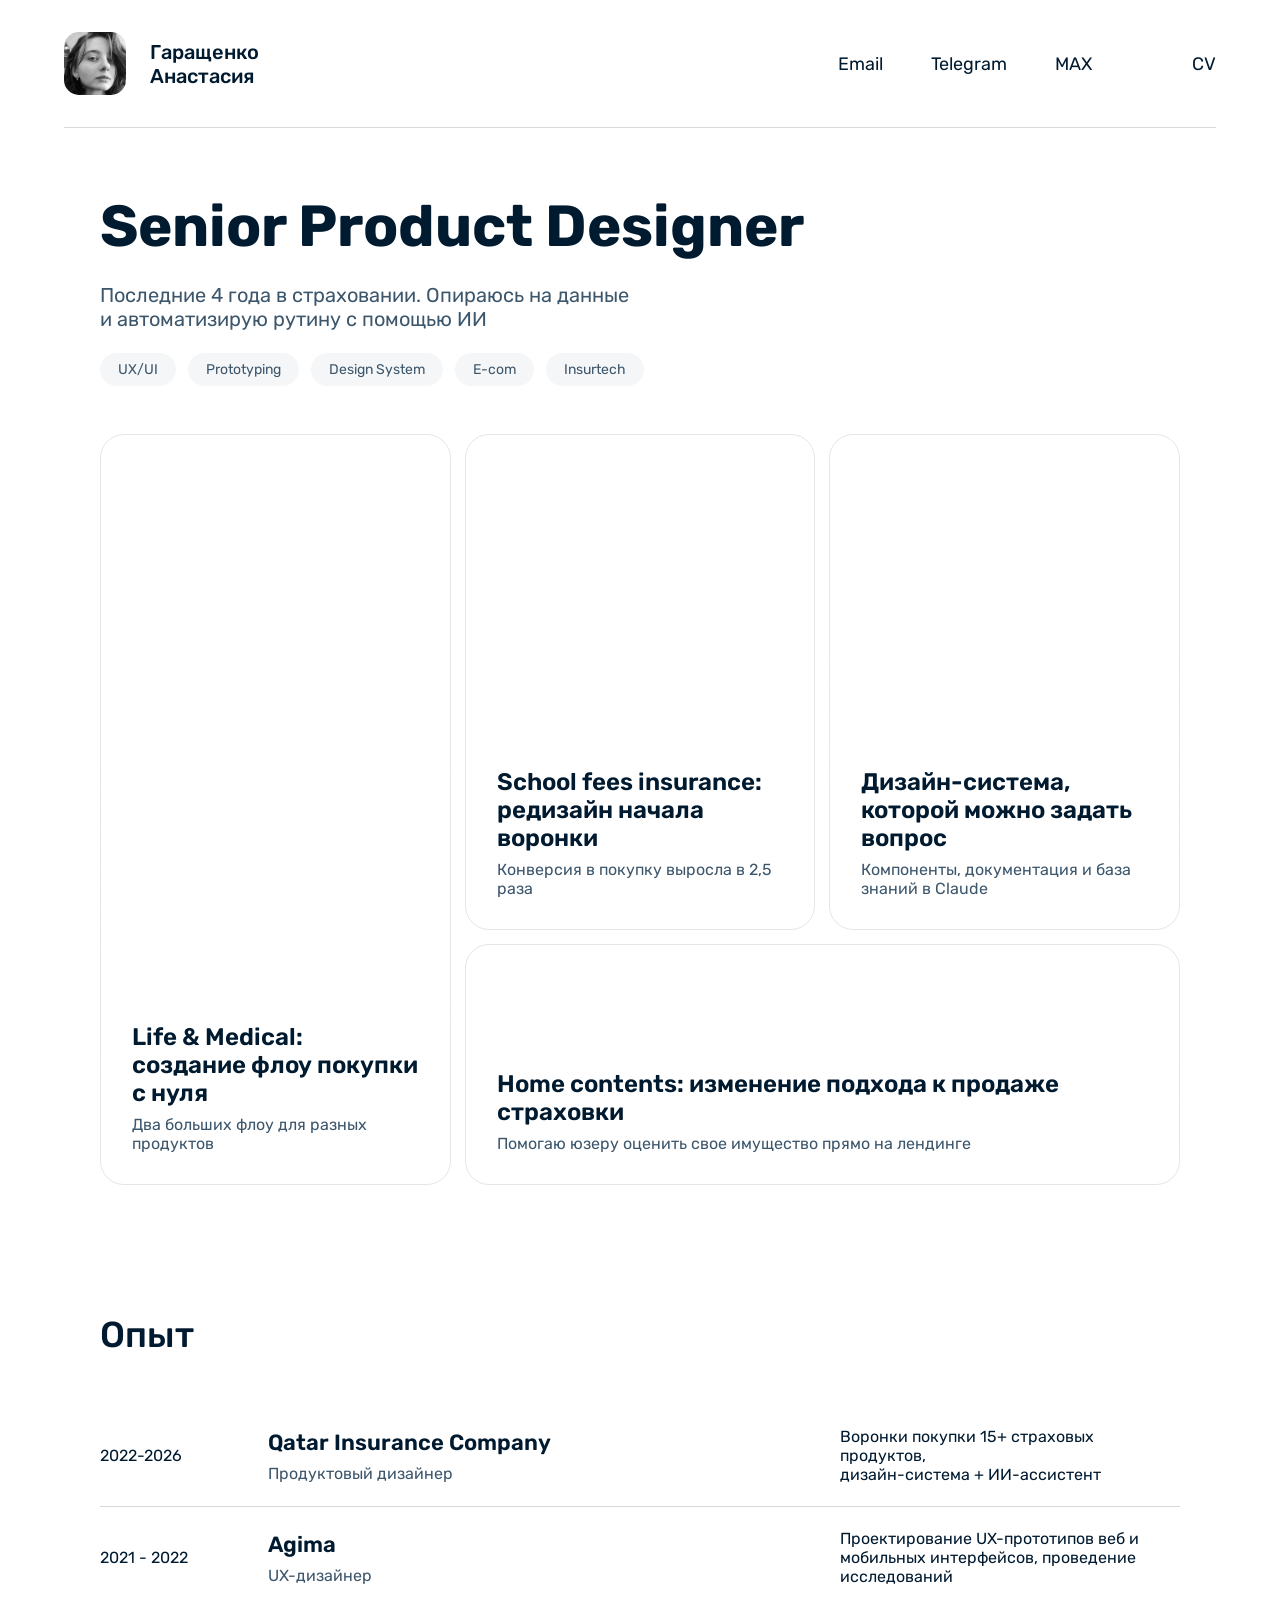
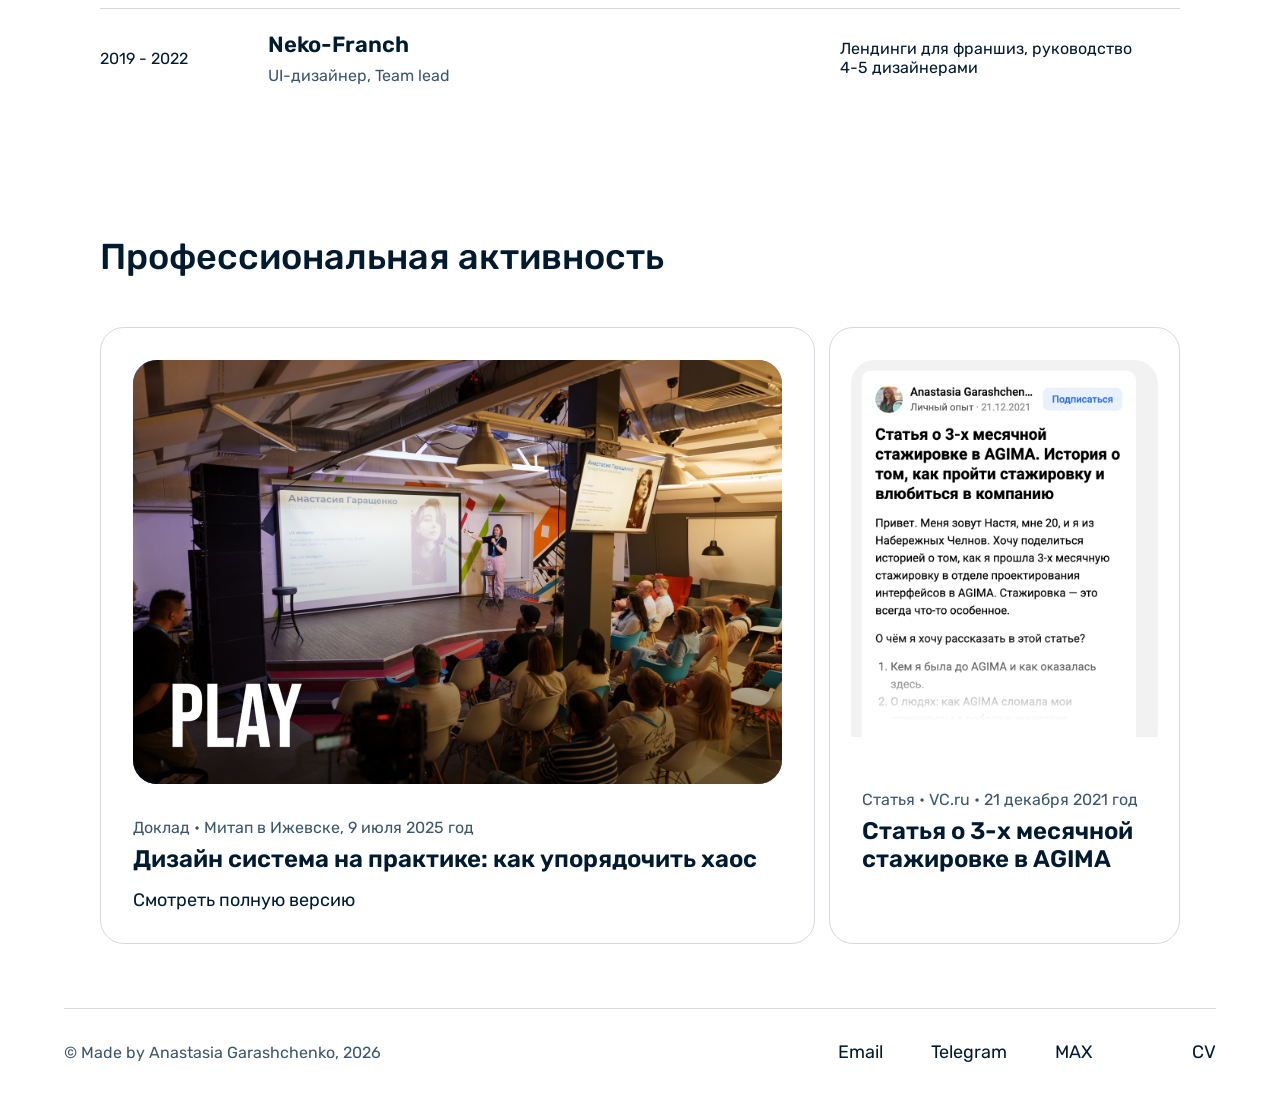
==== commit cd734e9f: "Small fixes" ====
--- a/index.html
+++ b/index.html
@@ -36,7 +36,7 @@
         <a href="https://t.me/Mephiss_S" target="_blank" rel="noopener">Telegram<img class="nav__icon" src="assets/img/icon-arrow-up-right.svg" width="24" height="24" alt=""></a>
         <a href="https://max.ru/u/f9LHodD0cOJ-IGME94dxVK6SkEU_ODadmDoRHAh8buhZZ9mriXe9u9oREU0" target="_blank" rel="noopener">MAX<img class="nav__icon" src="assets/img/icon-arrow-up-right.svg" width="24" height="24" alt=""></a>
       </div>
-      <a class="nav__cv" href="assets/cv.pdf" download="Резюме — Senior Product Designer.pdf">СV.pdf<img class="nav__icon" src="assets/img/download.svg" width="24" height="24" alt=""></a>
+      <a class="nav__cv" href="assets/cv.pdf" download="Резюме — Senior Product Designer.pdf">CV<img class="nav__icon" src="assets/img/download.svg" width="24" height="24" alt=""></a>
       <button class="nav__burger" type="button" aria-label="Открыть меню" aria-expanded="false" aria-controls="mmenu">
         <!-- иконка из sources/ui-menu-bars-3-h-24-Regular.svg: каждая линия — отдельный путь, чтобы превращать бургер в крестик -->
         <svg width="24" height="24" viewBox="0 0 24 24" fill="currentColor" aria-hidden="true">
@@ -56,9 +56,9 @@
         <h1 class="intro__title">Senior Product Designer</h1>
         <p class="intro__lead">Последние 4 года в страховании. Опираюсь на данные <br>и автоматизирую рутину с помощью ИИ</p>
         <ul class="tags">
-          <li class="tag">UX</li>
+          <li class="tag">UX/UI</li>
           <li class="tag">Prototyping</li>
-          <li class="tag">Дизайн-система</li>
+          <li class="tag">Design System</li>
           <li class="tag">E-com</li>
           <li class="tag">Insurtech</li>
         </ul>
@@ -88,7 +88,7 @@
           </div>
         </a>
         <a class="case case--wide" href="cases/home-contents.html" target="_blank" rel="noopener">
-          <video class="case__video" src="assets/video/home-contents-tile.mp4" muted loop playsinline autoplay preload="metadata"></video>
+          <video class="case__video" muted loop playsinline autoplay preload="metadata"><source src="assets/video/home-contents-tile-mobile.mp4" media="(max-width: 720px)" type="video/mp4"><source src="assets/video/home-contents-tile.mp4" type="video/mp4"></video>
           <div class="case__text">
             <h3 class="case__title">Home contents: изменение подхода к продаже страховки</h3>
             <p class="case__desc">Помогаю юзеру оценить свое имущество прямо на лендинге</p>
@@ -175,7 +175,7 @@
         <a href="https://t.me/Mephiss_S" target="_blank" rel="noopener">Telegram<img class="nav__icon" src="assets/img/icon-arrow-up-right.svg" width="24" height="24" alt=""></a>
         <a href="https://max.ru/u/f9LHodD0cOJ-IGME94dxVK6SkEU_ODadmDoRHAh8buhZZ9mriXe9u9oREU0" target="_blank" rel="noopener">MAX<img class="nav__icon" src="assets/img/icon-arrow-up-right.svg" width="24" height="24" alt=""></a>
       </div>
-      <a class="nav__cv" href="assets/cv.pdf" download="Резюме — Senior Product Designer.pdf">СV.pdf<img class="nav__icon" src="assets/img/download.svg" width="24" height="24" alt=""></a>
+      <a class="nav__cv" href="assets/cv.pdf" download="Резюме — Senior Product Designer.pdf">CV<img class="nav__icon" src="assets/img/download.svg" width="24" height="24" alt=""></a>
     </nav>
   </footer>
 
--- a/styles.css
+++ b/styles.css
@@ -377,11 +377,11 @@
   height: 100%;
   object-fit: cover;
 }
-.case__video:not([src]) { display: none; }
+.case__video:not([src]):not(:has(source)) { display: none; }
 
 /* Растворение низа плитки с видео в фон страницы */
-.case:has(.case__video[src])::before,
-.case:has(.case__video[src])::after {
+.case:has(.case__video[src], .case__video source)::before,
+.case:has(.case__video[src], .case__video source)::after {
   content: "";
   position: absolute;
   inset: auto 0 0;
@@ -391,7 +391,7 @@
 }
 
 /* Размытие, которое плавно нарастает книзу */
-.case:has(.case__video[src])::before {
+.case:has(.case__video[src], .case__video source)::before {
   backdrop-filter: blur(12px);
   -webkit-backdrop-filter: blur(12px);
   mask-image: linear-gradient(to top, #000 35%, transparent);
@@ -399,7 +399,7 @@
 }
 
 /* Заливка цветом фона поверх размытия */
-.case:has(.case__video[src])::after {
+.case:has(.case__video[src], .case__video source)::after {
   background: linear-gradient(to top,
     var(--bg) 25%,
     color-mix(in srgb, var(--bg) 85%, transparent) 50%,
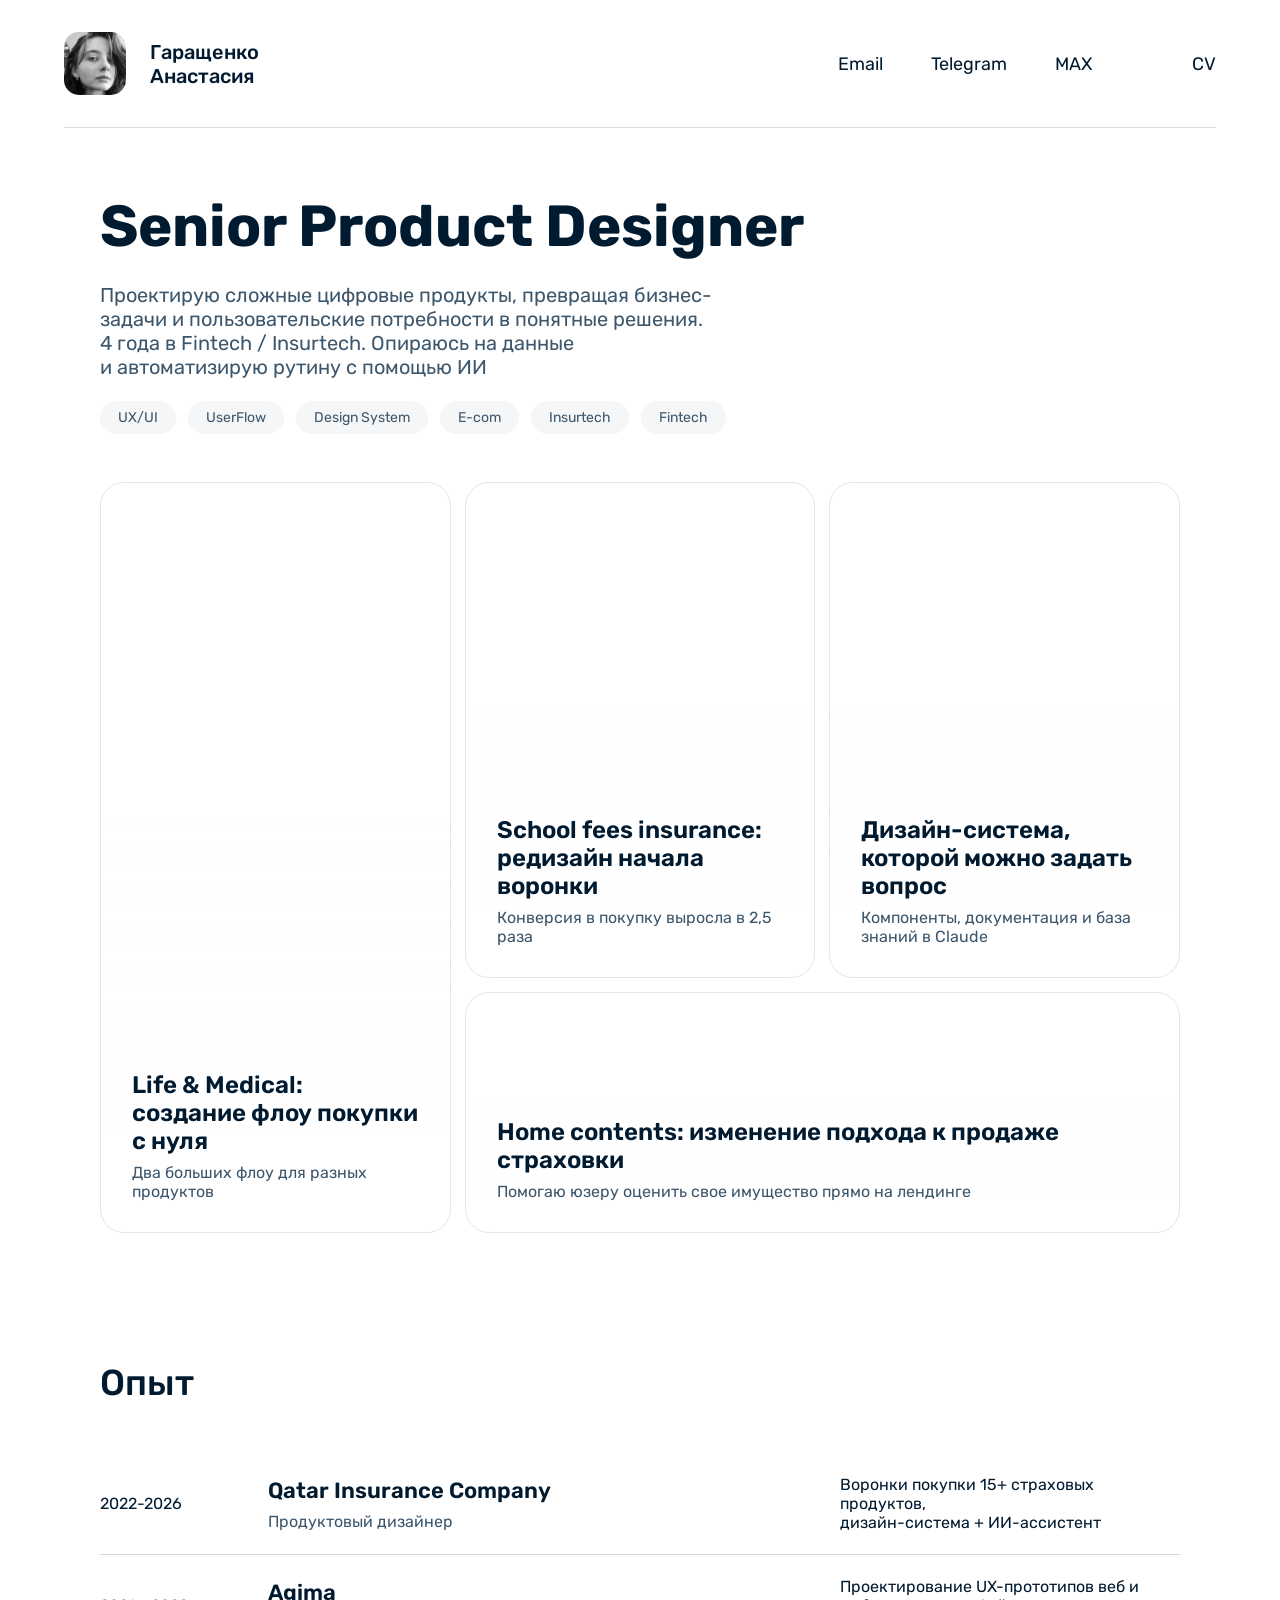
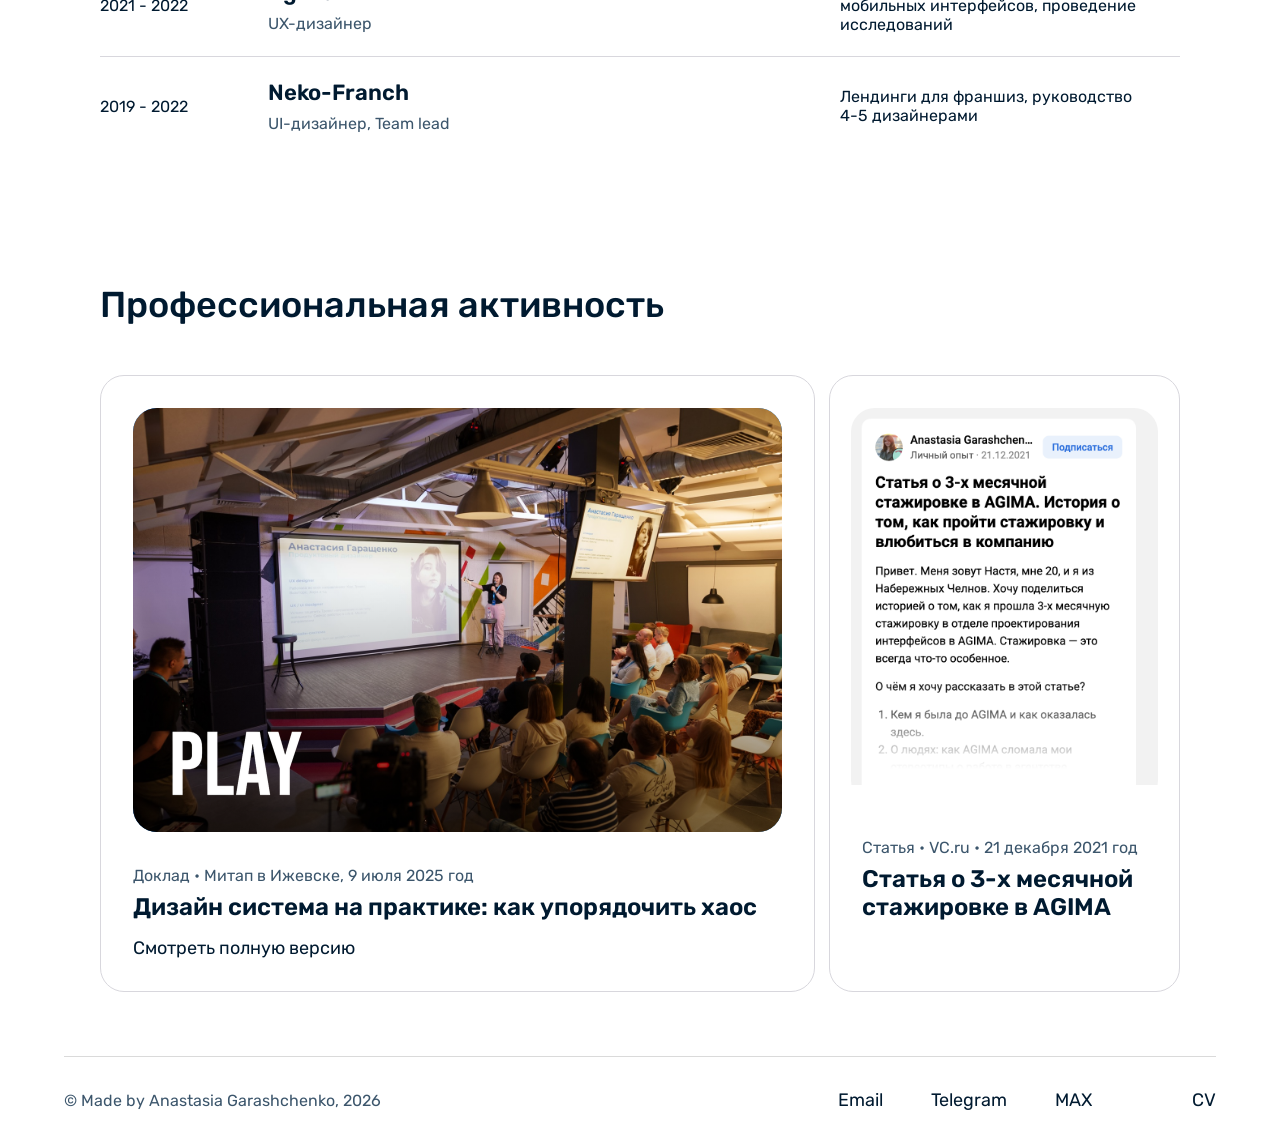
==== commit e398c622: "Update index.html" ====
--- a/index.html
+++ b/index.html
@@ -54,13 +54,15 @@
     <section class="section" id="cases">
       <div class="intro">
         <h1 class="intro__title">Senior Product Designer</h1>
-        <p class="intro__lead">Последние 4 года в страховании. Опираюсь на данные <br>и автоматизирую рутину с помощью ИИ</p>
+        <p class="intro__lead">Проектирую сложные цифровые продукты, превращая бизнес-задачи и пользовательские потребности в понятные решения. <br>4 года в Fintech / Insurtech. Опираюсь на данные <br>и автоматизирую рутину с помощью ИИ</p>
         <ul class="tags">
           <li class="tag">UX/UI</li>
-          <li class="tag">Prototyping</li>
+          <li class="tag">UserFlow</li>
+          <!-- <li class="tag">Prototyping</li> -->
           <li class="tag">Design System</li>
           <li class="tag">E-com</li>
           <li class="tag">Insurtech</li>
+          <li class="tag">Fintech</li>
         </ul>
       </div>
 
